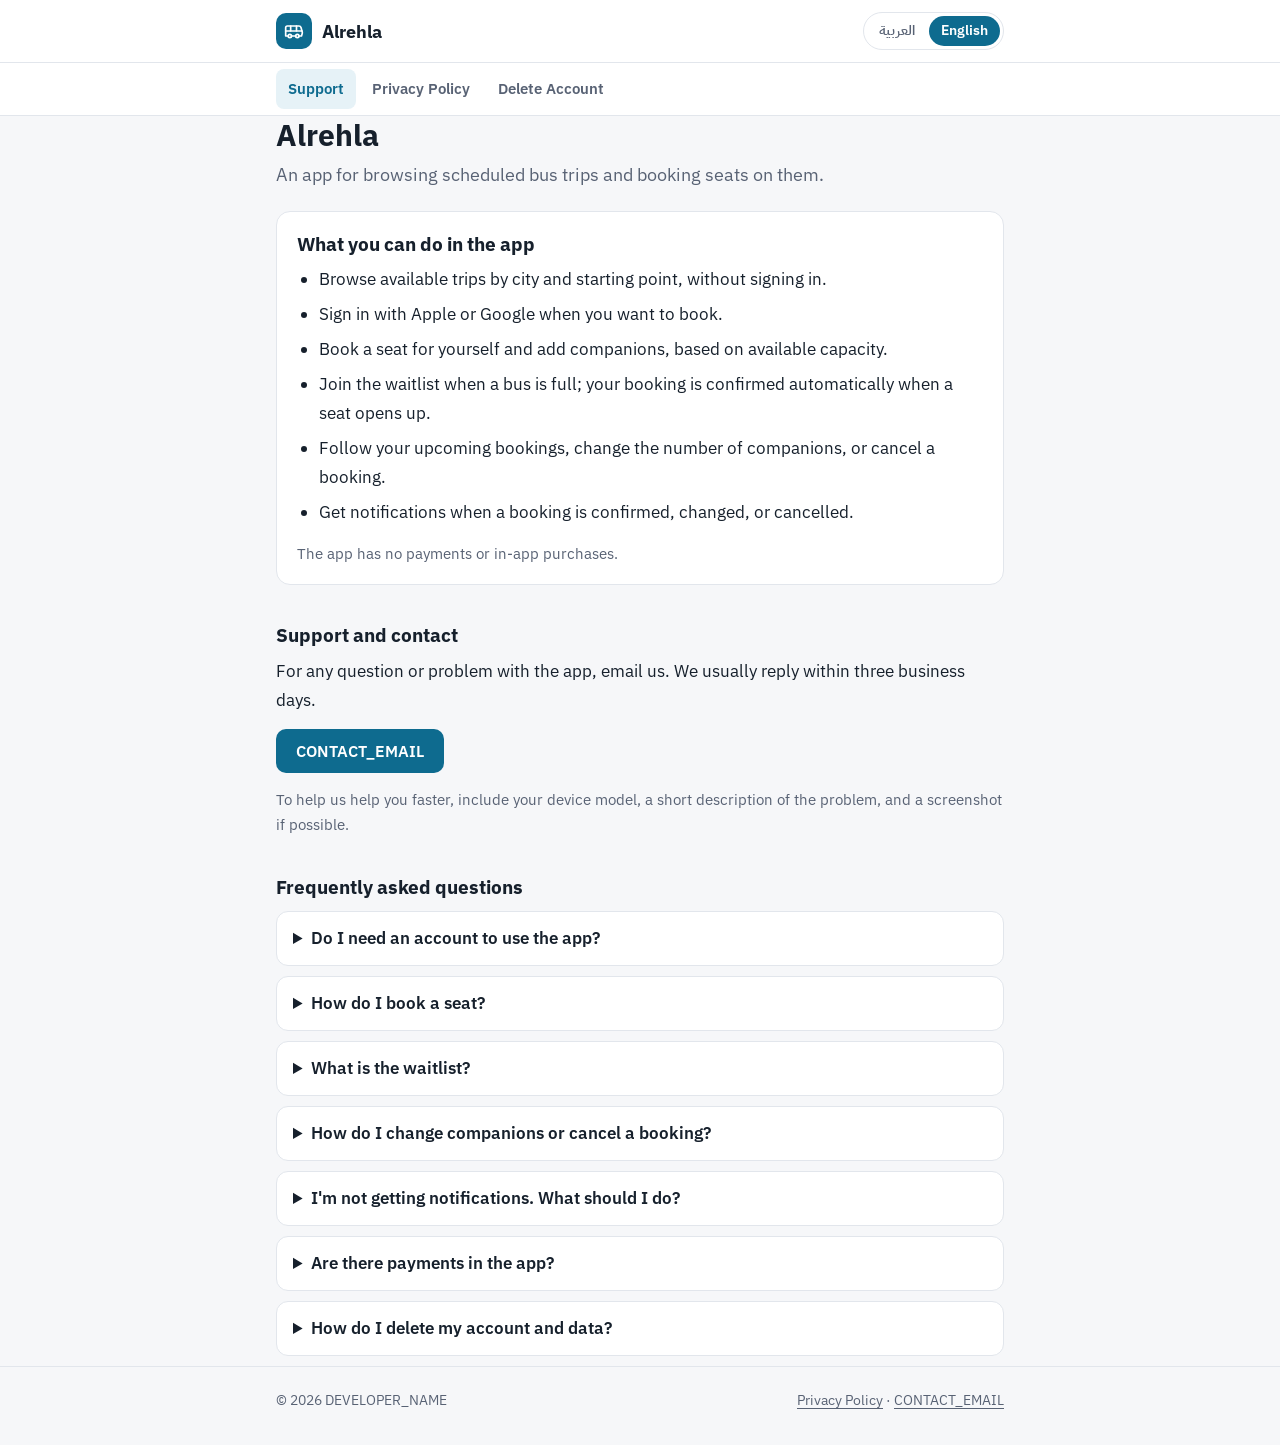
==== index.html @ b3adc8c9 "Add support, privacy policy, and account deletion pages Bilingual (Arabic/English) static pages for " ====
<!doctype html>
<html lang="ar" dir="rtl">
<head>
  <meta charset="utf-8">
  <meta name="viewport" content="width=device-width, initial-scale=1">
  <title>Alrehla — الدعم | Support</title>
  <meta name="description" content="Alrehla: browse scheduled bus trips and book your seat. Support and contact information.">
  <link rel="preconnect" href="https://fonts.googleapis.com">
  <link rel="preconnect" href="https://fonts.gstatic.com" crossorigin>
  <link rel="stylesheet" href="https://fonts.googleapis.com/css2?family=IBM+Plex+Sans+Arabic:wght@400;600;700&family=IBM+Plex+Sans:wght@400;600;700&display=swap">
  <link rel="stylesheet" href="style.css">
  <script src="site.js"></script>
</head>
<body>
  <header class="site-header">
    <div class="wrap bar">
      <a class="brand" href="./">
        <span class="brand-mark" aria-hidden="true">
          <svg viewBox="0 0 24 24" fill="none" stroke="currentColor" stroke-width="2" stroke-linecap="round" stroke-linejoin="round"><path d="M8 6v6"/><path d="M15 6v6"/><path d="M2 12h19.6"/><path d="M18 18h3s.5-1.7.8-2.8c.1-.4.2-.8.2-1.2 0-.4-.1-.8-.2-1.2l-1.4-5C20.1 6.8 19.1 6 18 6H4a2 2 0 0 0-2 2v10h3"/><circle cx="7" cy="18" r="2"/><path d="M9 18h5"/><circle cx="16" cy="18" r="2"/></svg>
        </span>
        Alrehla
      </a>
      <div class="lang-switch" role="group" aria-label="اللغة / Language">
        <button type="button" data-set-lang="ar" lang="ar">العربية</button>
        <button type="button" data-set-lang="en" lang="en">English</button>
      </div>
    </div>
    <nav class="site-nav" aria-label="Site">
      <div class="wrap">
        <a href="./" aria-current="page"><span class="ar">الدعم</span><span class="en">Support</span></a>
        <a href="privacy.html"><span class="ar">سياسة الخصوصية</span><span class="en">Privacy Policy</span></a>
        <a href="delete-account.html"><span class="ar">حذف الحساب</span><span class="en">Delete Account</span></a>
      </div>
    </nav>
  </header>

  <main class="wrap">
    <!-- ===================== العربية ===================== -->
    <section class="ar" lang="ar" dir="rtl">
      <h1>Alrehla</h1>
      <p class="lead">تطبيق لتصفّح رحلات الحافلات المجدولة وحجز المقاعد فيها.</p>

      <div class="card">
        <h2>ماذا يمكنك أن تفعل في التطبيق؟</h2>
        <ul>
          <li>تصفّح الرحلات المتاحة حسب المدينة ونقطة الانطلاق، بدون تسجيل دخول.</li>
          <li>تسجيل الدخول باستخدام Apple أو Google عند الرغبة في الحجز.</li>
          <li>حجز مقعد لك وإضافة مرافقين حسب السعة المتاحة.</li>
          <li>الانضمام إلى قائمة الانتظار عند امتلاء الحافلة، وتأكيد الحجز تلقائياً عند توفر مقعد.</li>
          <li>متابعة حجوزاتك القادمة، وتعديل عدد المرافقين أو إلغاء الحجز.</li>
          <li>تلقي إشعارات عند تأكيد الحجز أو تعديله أو إلغائه.</li>
        </ul>
        <p class="muted">لا يتضمن التطبيق أي مدفوعات أو مشتريات.</p>
      </div>

      <h2 id="contact">الدعم والتواصل</h2>
      <p>لأي سؤال أو مشكلة في التطبيق، راسلنا عبر البريد الإلكتروني، ونرد عادةً خلال ثلاثة أيام عمل.</p>
      <p><a class="btn" href="mailto:CONTACT_EMAIL" dir="ltr">CONTACT_EMAIL</a></p>
      <p class="muted">لتسريع المساعدة، اذكر نوع جهازك ووصفاً مختصراً للمشكلة، وأرفق لقطة شاشة إن أمكن.</p>

      <h2>الأسئلة الشائعة</h2>
      <details>
        <summary>هل أحتاج إلى حساب لاستخدام التطبيق؟</summary>
        <p>لا. يمكنك تصفّح الرحلات بدون تسجيل. تحتاج إلى تسجيل الدخول باستخدام Apple أو Google فقط عند إنشاء حجز أو إدارة حجوزاتك.</p>
      </details>
      <details>
        <summary>كيف أحجز مقعداً؟</summary>
        <p>اختر مدينتك ونقطة الانطلاق، ثم اختر الرحلة المناسبة واضغط على زر الحجز، وحدّد عدد المرافقين إن وُجدوا.</p>
      </details>
      <details>
        <summary>ما هي قائمة الانتظار؟</summary>
        <p>إذا لم تتوفر مقاعد كافية في الرحلة، يمكنك الانضمام إلى قائمة الانتظار. عند توفر مقعد مناسب يُؤكَّد حجزك تلقائياً ويصلك إشعار بذلك.</p>
      </details>
      <details>
        <summary>كيف أعدّل عدد المرافقين أو ألغي حجزي؟</summary>
        <p>افتح صفحة «حجوزاتي»، واختر الحجز، ثم عدّل عدد المرافقين أو ألغِ الحجز.</p>
      </details>
      <details>
        <summary>لا تصلني الإشعارات، ماذا أفعل؟</summary>
        <p>تأكد من السماح بإشعارات تطبيق Alrehla من إعدادات جهازك، ومن أنك مسجّل الدخول في التطبيق.</p>
      </details>
      <details>
        <summary>هل يوجد دفع داخل التطبيق؟</summary>
        <p>لا. التطبيق لا يتضمن أي مدفوعات أو مشتريات داخلية.</p>
      </details>
      <details>
        <summary>كيف أحذف حسابي وبياناتي؟</summary>
        <p>يمكنك حذف حسابك من داخل التطبيق في أي وقت، أو بطلب عبر البريد الإلكتروني. التفاصيل الكاملة في صفحة <a href="delete-account.html">حذف الحساب</a>.</p>
      </details>
    </section>

    <!-- ===================== English ===================== -->
    <section class="en" lang="en" dir="ltr">
      <h1>Alrehla</h1>
      <p class="lead">An app for browsing scheduled bus trips and booking seats on them.</p>

      <div class="card">
        <h2>What you can do in the app</h2>
        <ul>
          <li>Browse available trips by city and starting point, without signing in.</li>
          <li>Sign in with Apple or Google when you want to book.</li>
          <li>Book a seat for yourself and add companions, based on available capacity.</li>
          <li>Join the waitlist when a bus is full; your booking is confirmed automatically when a seat opens up.</li>
          <li>Follow your upcoming bookings, change the number of companions, or cancel a booking.</li>
          <li>Get notifications when a booking is confirmed, changed, or cancelled.</li>
        </ul>
        <p class="muted">The app has no payments or in-app purchases.</p>
      </div>

      <h2 id="contact-en">Support and contact</h2>
      <p>For any question or problem with the app, email us. We usually reply within three business days.</p>
      <p><a class="btn" href="mailto:CONTACT_EMAIL">CONTACT_EMAIL</a></p>
      <p class="muted">To help us help you faster, include your device model, a short description of the problem, and a screenshot if possible.</p>

      <h2>Frequently asked questions</h2>
      <details>
        <summary>Do I need an account to use the app?</summary>
        <p>No. You can browse trips without signing in. You only need to sign in with Apple or Google to create a booking or manage your bookings.</p>
      </details>
      <details>
        <summary>How do I book a seat?</summary>
        <p>Choose your city and starting point, pick a trip, tap the booking button, and set the number of companions if any.</p>
      </details>
      <details>
        <summary>What is the waitlist?</summary>
        <p>If a trip doesn't have enough seats, you can join its waitlist. When a suitable seat becomes available, your booking is confirmed automatically and you get a notification.</p>
      </details>
      <details>
        <summary>How do I change companions or cancel a booking?</summary>
        <p>Open the "My Bookings" (حجوزاتي) page, select the booking, then change the number of companions or cancel it.</p>
      </details>
      <details>
        <summary>I'm not getting notifications. What should I do?</summary>
        <p>Make sure notifications for Alrehla are allowed in your device settings and that you are signed in to the app.</p>
      </details>
      <details>
        <summary>Are there payments in the app?</summary>
        <p>No. The app has no payments or in-app purchases.</p>
      </details>
      <details>
        <summary>How do I delete my account and data?</summary>
        <p>You can delete your account from inside the app at any time, or request deletion by email. Full details are on the <a href="delete-account.html">Delete Account</a> page.</p>
      </details>
    </section>
  </main>

  <footer class="site-footer">
    <div class="wrap">
      <span>© 2026 DEVELOPER_NAME</span>
      <span>
        <a href="privacy.html"><span class="ar">سياسة الخصوصية</span><span class="en">Privacy Policy</span></a>
        ·
        <a href="mailto:CONTACT_EMAIL" dir="ltr">CONTACT_EMAIL</a>
      </span>
    </div>
  </footer>
</body>
</html>
---- style.css ----
/* Alrehla site styles. Change --primary to match the app's brand color. */
:root {
  color-scheme: light dark;
  --bg: #f6f7f9;
  --surface: #ffffff;
  --text: #16202c;
  --muted: #586274;
  --border: #e2e6ec;
  --primary: #0e6b8f;
  --on-primary: #ffffff;
  --primary-soft: #e6f2f7;
  --warn-soft: #fff3e8;
  --radius: 14px;
  --font-ar: "IBM Plex Sans Arabic", "Segoe UI", Tahoma, sans-serif;
  --font-en: "IBM Plex Sans", "Segoe UI", system-ui, -apple-system, sans-serif;
}

@media (prefers-color-scheme: dark) {
  :root {
    --bg: #0e1319;
    --surface: #161c24;
    --text: #e6eaf0;
    --muted: #9aa4b4;
    --border: #283140;
    --primary: #5fb7da;
    --on-primary: #06202b;
    --primary-soft: #132a36;
    --warn-soft: #2c1d12;
  }
}

* { box-sizing: border-box; }

body {
  margin: 0;
  background: var(--bg);
  color: var(--text);
  font: 400 17px/1.85 var(--font-ar);
  -webkit-text-size-adjust: 100%;
}

.en { font-family: var(--font-en); line-height: 1.7; }

a { color: var(--primary); text-underline-offset: 3px; }

.wrap { max-width: 760px; margin: 0 auto; padding: 0 16px; }

/* Language visibility: site.js sets html.show-ar / html.show-en.
   Without JavaScript both languages stay visible. */
html.show-ar .en,
html.show-en .ar { display: none !important; }
html:not(.show-ar):not(.show-en) .lang-switch { display: none; }
html:not(.show-ar):not(.show-en) .site-nav .en { margin-inline-start: 6px; }
html:not(.show-ar):not(.show-en) section.en {
  border-top: 1px dashed var(--border);
  margin-top: 48px;
  padding-top: 32px;
}

/* Header */
.site-header { background: var(--surface); border-bottom: 1px solid var(--border); }
.site-header .bar {
  display: flex;
  align-items: center;
  justify-content: space-between;
  gap: 12px;
  padding-top: 12px;
  padding-bottom: 12px;
}
.brand {
  display: inline-flex;
  align-items: center;
  gap: 10px;
  color: var(--text);
  text-decoration: none;
  font: 700 1.15rem/1.2 var(--font-en);
}
.brand-mark {
  width: 36px;
  height: 36px;
  border-radius: 10px;
  background: var(--primary);
  color: var(--on-primary);
  display: grid;
  place-items: center;
  flex: none;
}
.brand-mark svg { width: 20px; height: 20px; }

.lang-switch {
  display: inline-flex;
  gap: 2px;
  padding: 3px;
  border: 1px solid var(--border);
  border-radius: 999px;
}
.lang-switch button {
  border: 0;
  background: transparent;
  color: var(--muted);
  font: 600 0.85rem/1 var(--font-en);
  padding: 8px 12px;
  border-radius: 999px;
  cursor: pointer;
}
.lang-switch button[lang="ar"] { font-family: var(--font-ar); }
.lang-switch button[aria-pressed="true"] { background: var(--primary); color: var(--on-primary); }

.site-nav { border-top: 1px solid var(--border); }
.site-nav .wrap {
  display: flex;
  gap: 4px;
  overflow-x: auto;
  padding-top: 6px;
  padding-bottom: 6px;
}
.site-nav a {
  color: var(--muted);
  text-decoration: none;
  font-weight: 600;
  font-size: 0.95rem;
  padding: 6px 12px;
  border-radius: 8px;
  white-space: nowrap;
}
.site-nav a:hover { color: var(--text); }
.site-nav a[aria-current="page"] { color: var(--primary); background: var(--primary-soft); }

/* Content */
main { padding: 32px 0 56px; }
h1 { font-size: 1.85rem; line-height: 1.3; margin: 0 0 6px; }
h2 { font-size: 1.2rem; line-height: 1.45; margin: 36px 0 8px; }
h3 { font-size: 1.02rem; line-height: 1.5; margin: 20px 0 4px; }
p, ul, ol { margin: 0 0 14px; }
ul, ol { padding-inline-start: 1.3em; }
li { margin-bottom: 6px; }
.meta, .muted { color: var(--muted); font-size: 0.93rem; }
.meta { margin-bottom: 24px; }
.lead { font-size: 1.12rem; color: var(--muted); }

.card {
  background: var(--surface);
  border: 1px solid var(--border);
  border-radius: var(--radius);
  padding: 18px 20px;
  margin: 20px 0;
}
.card h2 { margin-top: 0; }
.card > :last-child { margin-bottom: 0; }

.callout {
  background: var(--primary-soft);
  border-radius: var(--radius);
  padding: 16px 18px;
  margin: 20px 0;
}
.callout.warn { background: var(--warn-soft); }
.callout > :last-child { margin-bottom: 0; }

.btn {
  display: inline-block;
  background: var(--primary);
  color: var(--on-primary);
  text-decoration: none;
  font: 600 1rem/1.4 var(--font-en);
  padding: 11px 20px;
  border-radius: 10px;
  word-break: break-all;
}

details {
  background: var(--surface);
  border: 1px solid var(--border);
  border-radius: 12px;
  padding: 0 16px;
  margin: 10px 0;
}
summary { cursor: pointer; font-weight: 600; padding: 12px 0; }
details[open] summary { border-bottom: 1px solid var(--border); margin-bottom: 10px; }
details > p { margin-bottom: 14px; }

/* Footer */
.site-footer {
  border-top: 1px solid var(--border);
  color: var(--muted);
  font-size: 0.9rem;
  padding: 20px 0 32px;
}
.site-footer .wrap {
  display: flex;
  flex-wrap: wrap;
  gap: 8px 20px;
  justify-content: space-between;
}
.site-footer a { color: var(--muted); }

@media (max-width: 480px) {
  body { font-size: 16px; }
  h1 { font-size: 1.55rem; }
  .card { padding: 16px; }
}
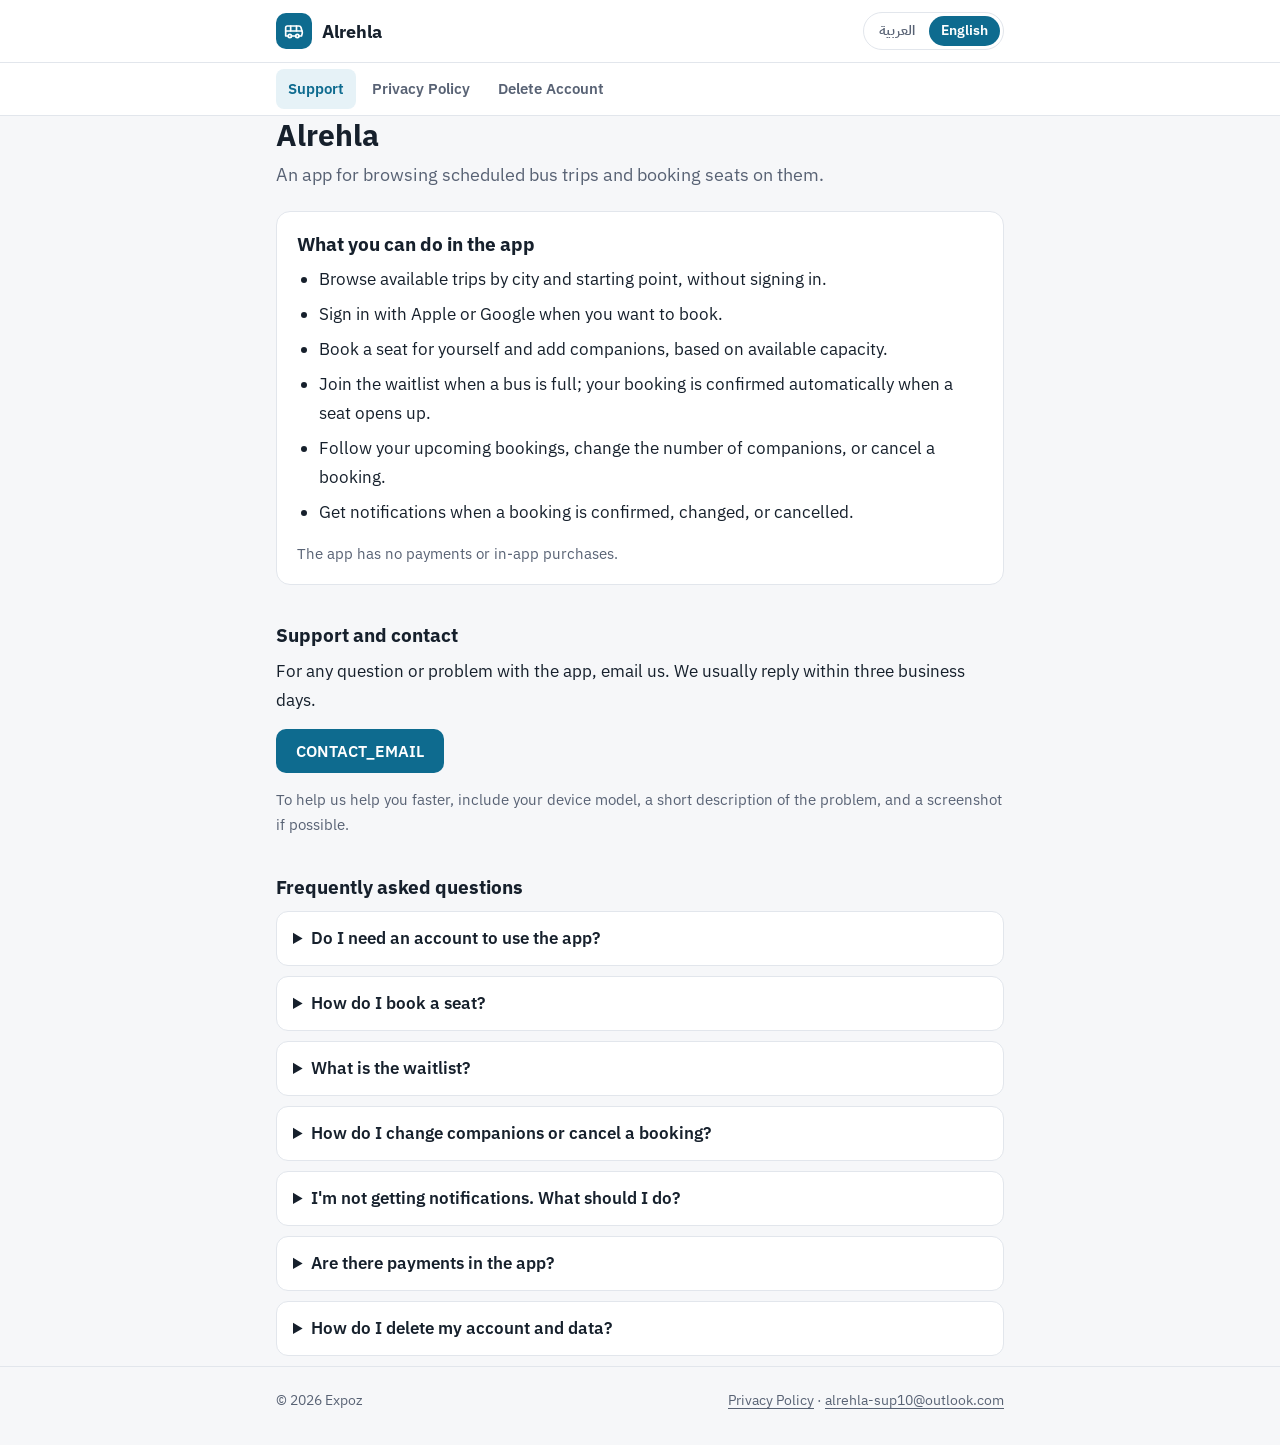
==== commit 2bc19af7: "added mail" ====
--- a/index.html
+++ b/index.html
@@ -1,158 +1,272 @@
 <!doctype html>
 <html lang="ar" dir="rtl">
-<head>
-  <meta charset="utf-8">
-  <meta name="viewport" content="width=device-width, initial-scale=1">
-  <title>Alrehla — الدعم | Support</title>
-  <meta name="description" content="Alrehla: browse scheduled bus trips and book your seat. Support and contact information.">
-  <link rel="preconnect" href="https://fonts.googleapis.com">
-  <link rel="preconnect" href="https://fonts.gstatic.com" crossorigin>
-  <link rel="stylesheet" href="https://fonts.googleapis.com/css2?family=IBM+Plex+Sans+Arabic:wght@400;600;700&family=IBM+Plex+Sans:wght@400;600;700&display=swap">
-  <link rel="stylesheet" href="style.css">
-  <script src="site.js"></script>
-</head>
-<body>
-  <header class="site-header">
-    <div class="wrap bar">
-      <a class="brand" href="./">
-        <span class="brand-mark" aria-hidden="true">
-          <svg viewBox="0 0 24 24" fill="none" stroke="currentColor" stroke-width="2" stroke-linecap="round" stroke-linejoin="round"><path d="M8 6v6"/><path d="M15 6v6"/><path d="M2 12h19.6"/><path d="M18 18h3s.5-1.7.8-2.8c.1-.4.2-.8.2-1.2 0-.4-.1-.8-.2-1.2l-1.4-5C20.1 6.8 19.1 6 18 6H4a2 2 0 0 0-2 2v10h3"/><circle cx="7" cy="18" r="2"/><path d="M9 18h5"/><circle cx="16" cy="18" r="2"/></svg>
+  <head>
+    <meta charset="utf-8" />
+    <meta name="viewport" content="width=device-width, initial-scale=1" />
+    <title>Alrehla — الدعم | Support</title>
+    <meta
+      name="description"
+      content="Alrehla: browse scheduled bus trips and book your seat. Support and contact information."
+    />
+    <link rel="preconnect" href="https://fonts.googleapis.com" />
+    <link rel="preconnect" href="https://fonts.gstatic.com" crossorigin />
+    <link
+      rel="stylesheet"
+      href="https://fonts.googleapis.com/css2?family=IBM+Plex+Sans+Arabic:wght@400;600;700&family=IBM+Plex+Sans:wght@400;600;700&display=swap"
+    />
+    <link rel="stylesheet" href="style.css" />
+    <script src="site.js"></script>
+  </head>
+  <body>
+    <header class="site-header">
+      <div class="wrap bar">
+        <a class="brand" href="./">
+          <span class="brand-mark" aria-hidden="true">
+            <svg
+              viewBox="0 0 24 24"
+              fill="none"
+              stroke="currentColor"
+              stroke-width="2"
+              stroke-linecap="round"
+              stroke-linejoin="round"
+            >
+              <path d="M8 6v6" />
+              <path d="M15 6v6" />
+              <path d="M2 12h19.6" />
+              <path
+                d="M18 18h3s.5-1.7.8-2.8c.1-.4.2-.8.2-1.2 0-.4-.1-.8-.2-1.2l-1.4-5C20.1 6.8 19.1 6 18 6H4a2 2 0 0 0-2 2v10h3"
+              />
+              <circle cx="7" cy="18" r="2" />
+              <path d="M9 18h5" />
+              <circle cx="16" cy="18" r="2" />
+            </svg>
+          </span>
+          Alrehla
+        </a>
+        <div class="lang-switch" role="group" aria-label="اللغة / Language">
+          <button type="button" data-set-lang="ar" lang="ar">العربية</button>
+          <button type="button" data-set-lang="en" lang="en">English</button>
+        </div>
+      </div>
+      <nav class="site-nav" aria-label="Site">
+        <div class="wrap">
+          <a href="./" aria-current="page"
+            ><span class="ar">الدعم</span><span class="en">Support</span></a
+          >
+          <a href="privacy.html"
+            ><span class="ar">سياسة الخصوصية</span
+            ><span class="en">Privacy Policy</span></a
+          >
+          <a href="delete-account.html"
+            ><span class="ar">حذف الحساب</span
+            ><span class="en">Delete Account</span></a
+          >
+        </div>
+      </nav>
+    </header>
+
+    <main class="wrap">
+      <!-- ===================== العربية ===================== -->
+      <section class="ar" lang="ar" dir="rtl">
+        <h1>Alrehla</h1>
+        <p class="lead">
+          تطبيق لتصفّح رحلات الحافلات المجدولة وحجز المقاعد فيها.
+        </p>
+
+        <div class="card">
+          <h2>ماذا يمكنك أن تفعل في التطبيق؟</h2>
+          <ul>
+            <li>
+              تصفّح الرحلات المتاحة حسب المدينة ونقطة الانطلاق، بدون تسجيل دخول.
+            </li>
+            <li>تسجيل الدخول باستخدام Apple أو Google عند الرغبة في الحجز.</li>
+            <li>حجز مقعد لك وإضافة مرافقين حسب السعة المتاحة.</li>
+            <li>
+              الانضمام إلى قائمة الانتظار عند امتلاء الحافلة، وتأكيد الحجز
+              تلقائياً عند توفر مقعد.
+            </li>
+            <li>
+              متابعة حجوزاتك القادمة، وتعديل عدد المرافقين أو إلغاء الحجز.
+            </li>
+            <li>تلقي إشعارات عند تأكيد الحجز أو تعديله أو إلغائه.</li>
+          </ul>
+          <p class="muted">لا يتضمن التطبيق أي مدفوعات أو مشتريات.</p>
+        </div>
+
+        <h2 id="contact">الدعم والتواصل</h2>
+        <p>
+          لأي سؤال أو مشكلة في التطبيق، راسلنا عبر البريد الإلكتروني، ونرد عادةً
+          خلال ثلاثة أيام عمل.
+        </p>
+        <p>
+          <a class="btn" href="mailto:CONTACT_EMAIL" dir="ltr">CONTACT_EMAIL</a>
+        </p>
+        <p class="muted">
+          لتسريع المساعدة، اذكر نوع جهازك ووصفاً مختصراً للمشكلة، وأرفق لقطة
+          شاشة إن أمكن.
+        </p>
+
+        <h2>الأسئلة الشائعة</h2>
+        <details>
+          <summary>هل أحتاج إلى حساب لاستخدام التطبيق؟</summary>
+          <p>
+            لا. يمكنك تصفّح الرحلات بدون تسجيل. تحتاج إلى تسجيل الدخول باستخدام
+            Apple أو Google فقط عند إنشاء حجز أو إدارة حجوزاتك.
+          </p>
+        </details>
+        <details>
+          <summary>كيف أحجز مقعداً؟</summary>
+          <p>
+            اختر مدينتك ونقطة الانطلاق، ثم اختر الرحلة المناسبة واضغط على زر
+            الحجز، وحدّد عدد المرافقين إن وُجدوا.
+          </p>
+        </details>
+        <details>
+          <summary>ما هي قائمة الانتظار؟</summary>
+          <p>
+            إذا لم تتوفر مقاعد كافية في الرحلة، يمكنك الانضمام إلى قائمة
+            الانتظار. عند توفر مقعد مناسب يُؤكَّد حجزك تلقائياً ويصلك إشعار
+            بذلك.
+          </p>
+        </details>
+        <details>
+          <summary>كيف أعدّل عدد المرافقين أو ألغي حجزي؟</summary>
+          <p>
+            افتح صفحة «حجوزاتي»، واختر الحجز، ثم عدّل عدد المرافقين أو ألغِ
+            الحجز.
+          </p>
+        </details>
+        <details>
+          <summary>لا تصلني الإشعارات، ماذا أفعل؟</summary>
+          <p>
+            تأكد من السماح بإشعارات تطبيق Alrehla من إعدادات جهازك، ومن أنك
+            مسجّل الدخول في التطبيق.
+          </p>
+        </details>
+        <details>
+          <summary>هل يوجد دفع داخل التطبيق؟</summary>
+          <p>لا. التطبيق لا يتضمن أي مدفوعات أو مشتريات داخلية.</p>
+        </details>
+        <details>
+          <summary>كيف أحذف حسابي وبياناتي؟</summary>
+          <p>
+            يمكنك حذف حسابك من داخل التطبيق في أي وقت، أو بطلب عبر البريد
+            الإلكتروني. التفاصيل الكاملة في صفحة
+            <a href="delete-account.html">حذف الحساب</a>.
+          </p>
+        </details>
+      </section>
+
+      <!-- ===================== English ===================== -->
+      <section class="en" lang="en" dir="ltr">
+        <h1>Alrehla</h1>
+        <p class="lead">
+          An app for browsing scheduled bus trips and booking seats on them.
+        </p>
+
+        <div class="card">
+          <h2>What you can do in the app</h2>
+          <ul>
+            <li>
+              Browse available trips by city and starting point, without signing
+              in.
+            </li>
+            <li>Sign in with Apple or Google when you want to book.</li>
+            <li>
+              Book a seat for yourself and add companions, based on available
+              capacity.
+            </li>
+            <li>
+              Join the waitlist when a bus is full; your booking is confirmed
+              automatically when a seat opens up.
+            </li>
+            <li>
+              Follow your upcoming bookings, change the number of companions, or
+              cancel a booking.
+            </li>
+            <li>
+              Get notifications when a booking is confirmed, changed, or
+              cancelled.
+            </li>
+          </ul>
+          <p class="muted">The app has no payments or in-app purchases.</p>
+        </div>
+
+        <h2 id="contact-en">Support and contact</h2>
+        <p>
+          For any question or problem with the app, email us. We usually reply
+          within three business days.
+        </p>
+        <p><a class="btn" href="mailto:CONTACT_EMAIL">CONTACT_EMAIL</a></p>
+        <p class="muted">
+          To help us help you faster, include your device model, a short
+          description of the problem, and a screenshot if possible.
+        </p>
+
+        <h2>Frequently asked questions</h2>
+        <details>
+          <summary>Do I need an account to use the app?</summary>
+          <p>
+            No. You can browse trips without signing in. You only need to sign
+            in with Apple or Google to create a booking or manage your bookings.
+          </p>
+        </details>
+        <details>
+          <summary>How do I book a seat?</summary>
+          <p>
+            Choose your city and starting point, pick a trip, tap the booking
+            button, and set the number of companions if any.
+          </p>
+        </details>
+        <details>
+          <summary>What is the waitlist?</summary>
+          <p>
+            If a trip doesn't have enough seats, you can join its waitlist. When
+            a suitable seat becomes available, your booking is confirmed
+            automatically and you get a notification.
+          </p>
+        </details>
+        <details>
+          <summary>How do I change companions or cancel a booking?</summary>
+          <p>
+            Open the "My Bookings" (حجوزاتي) page, select the booking, then
+            change the number of companions or cancel it.
+          </p>
+        </details>
+        <details>
+          <summary>I'm not getting notifications. What should I do?</summary>
+          <p>
+            Make sure notifications for Alrehla are allowed in your device
+            settings and that you are signed in to the app.
+          </p>
+        </details>
+        <details>
+          <summary>Are there payments in the app?</summary>
+          <p>No. The app has no payments or in-app purchases.</p>
+        </details>
+        <details>
+          <summary>How do I delete my account and data?</summary>
+          <p>
+            You can delete your account from inside the app at any time, or
+            request deletion by email. Full details are on the
+            <a href="delete-account.html">Delete Account</a> page.
+          </p>
+        </details>
+      </section>
+    </main>
+
+    <footer class="site-footer">
+      <div class="wrap">
+        <span>© 2026 Expoz</span>
+        <span>
+          <a href="privacy.html"
+            ><span class="ar">سياسة الخصوصية</span
+            ><span class="en">Privacy Policy</span></a
+          >
+          ·
+          <a href="mailto:CONTACT_EMAIL" dir="ltr">alrehla-sup10@outlook.com</a>
         </span>
-        Alrehla
-      </a>
-      <div class="lang-switch" role="group" aria-label="اللغة / Language">
-        <button type="button" data-set-lang="ar" lang="ar">العربية</button>
-        <button type="button" data-set-lang="en" lang="en">English</button>
       </div>
-    </div>
-    <nav class="site-nav" aria-label="Site">
-      <div class="wrap">
-        <a href="./" aria-current="page"><span class="ar">الدعم</span><span class="en">Support</span></a>
-        <a href="privacy.html"><span class="ar">سياسة الخصوصية</span><span class="en">Privacy Policy</span></a>
-        <a href="delete-account.html"><span class="ar">حذف الحساب</span><span class="en">Delete Account</span></a>
-      </div>
-    </nav>
-  </header>
-
-  <main class="wrap">
-    <!-- ===================== العربية ===================== -->
-    <section class="ar" lang="ar" dir="rtl">
-      <h1>Alrehla</h1>
-      <p class="lead">تطبيق لتصفّح رحلات الحافلات المجدولة وحجز المقاعد فيها.</p>
-
-      <div class="card">
-        <h2>ماذا يمكنك أن تفعل في التطبيق؟</h2>
-        <ul>
-          <li>تصفّح الرحلات المتاحة حسب المدينة ونقطة الانطلاق، بدون تسجيل دخول.</li>
-          <li>تسجيل الدخول باستخدام Apple أو Google عند الرغبة في الحجز.</li>
-          <li>حجز مقعد لك وإضافة مرافقين حسب السعة المتاحة.</li>
-          <li>الانضمام إلى قائمة الانتظار عند امتلاء الحافلة، وتأكيد الحجز تلقائياً عند توفر مقعد.</li>
-          <li>متابعة حجوزاتك القادمة، وتعديل عدد المرافقين أو إلغاء الحجز.</li>
-          <li>تلقي إشعارات عند تأكيد الحجز أو تعديله أو إلغائه.</li>
-        </ul>
-        <p class="muted">لا يتضمن التطبيق أي مدفوعات أو مشتريات.</p>
-      </div>
-
-      <h2 id="contact">الدعم والتواصل</h2>
-      <p>لأي سؤال أو مشكلة في التطبيق، راسلنا عبر البريد الإلكتروني، ونرد عادةً خلال ثلاثة أيام عمل.</p>
-      <p><a class="btn" href="mailto:CONTACT_EMAIL" dir="ltr">CONTACT_EMAIL</a></p>
-      <p class="muted">لتسريع المساعدة، اذكر نوع جهازك ووصفاً مختصراً للمشكلة، وأرفق لقطة شاشة إن أمكن.</p>
-
-      <h2>الأسئلة الشائعة</h2>
-      <details>
-        <summary>هل أحتاج إلى حساب لاستخدام التطبيق؟</summary>
-        <p>لا. يمكنك تصفّح الرحلات بدون تسجيل. تحتاج إلى تسجيل الدخول باستخدام Apple أو Google فقط عند إنشاء حجز أو إدارة حجوزاتك.</p>
-      </details>
-      <details>
-        <summary>كيف أحجز مقعداً؟</summary>
-        <p>اختر مدينتك ونقطة الانطلاق، ثم اختر الرحلة المناسبة واضغط على زر الحجز، وحدّد عدد المرافقين إن وُجدوا.</p>
-      </details>
-      <details>
-        <summary>ما هي قائمة الانتظار؟</summary>
-        <p>إذا لم تتوفر مقاعد كافية في الرحلة، يمكنك الانضمام إلى قائمة الانتظار. عند توفر مقعد مناسب يُؤكَّد حجزك تلقائياً ويصلك إشعار بذلك.</p>
-      </details>
-      <details>
-        <summary>كيف أعدّل عدد المرافقين أو ألغي حجزي؟</summary>
-        <p>افتح صفحة «حجوزاتي»، واختر الحجز، ثم عدّل عدد المرافقين أو ألغِ الحجز.</p>
-      </details>
-      <details>
-        <summary>لا تصلني الإشعارات، ماذا أفعل؟</summary>
-        <p>تأكد من السماح بإشعارات تطبيق Alrehla من إعدادات جهازك، ومن أنك مسجّل الدخول في التطبيق.</p>
-      </details>
-      <details>
-        <summary>هل يوجد دفع داخل التطبيق؟</summary>
-        <p>لا. التطبيق لا يتضمن أي مدفوعات أو مشتريات داخلية.</p>
-      </details>
-      <details>
-        <summary>كيف أحذف حسابي وبياناتي؟</summary>
-        <p>يمكنك حذف حسابك من داخل التطبيق في أي وقت، أو بطلب عبر البريد الإلكتروني. التفاصيل الكاملة في صفحة <a href="delete-account.html">حذف الحساب</a>.</p>
-      </details>
-    </section>
-
-    <!-- ===================== English ===================== -->
-    <section class="en" lang="en" dir="ltr">
-      <h1>Alrehla</h1>
-      <p class="lead">An app for browsing scheduled bus trips and booking seats on them.</p>
-
-      <div class="card">
-        <h2>What you can do in the app</h2>
-        <ul>
-          <li>Browse available trips by city and starting point, without signing in.</li>
-          <li>Sign in with Apple or Google when you want to book.</li>
-          <li>Book a seat for yourself and add companions, based on available capacity.</li>
-          <li>Join the waitlist when a bus is full; your booking is confirmed automatically when a seat opens up.</li>
-          <li>Follow your upcoming bookings, change the number of companions, or cancel a booking.</li>
-          <li>Get notifications when a booking is confirmed, changed, or cancelled.</li>
-        </ul>
-        <p class="muted">The app has no payments or in-app purchases.</p>
-      </div>
-
-      <h2 id="contact-en">Support and contact</h2>
-      <p>For any question or problem with the app, email us. We usually reply within three business days.</p>
-      <p><a class="btn" href="mailto:CONTACT_EMAIL">CONTACT_EMAIL</a></p>
-      <p class="muted">To help us help you faster, include your device model, a short description of the problem, and a screenshot if possible.</p>
-
-      <h2>Frequently asked questions</h2>
-      <details>
-        <summary>Do I need an account to use the app?</summary>
-        <p>No. You can browse trips without signing in. You only need to sign in with Apple or Google to create a booking or manage your bookings.</p>
-      </details>
-      <details>
-        <summary>How do I book a seat?</summary>
-        <p>Choose your city and starting point, pick a trip, tap the booking button, and set the number of companions if any.</p>
-      </details>
-      <details>
-        <summary>What is the waitlist?</summary>
-        <p>If a trip doesn't have enough seats, you can join its waitlist. When a suitable seat becomes available, your booking is confirmed automatically and you get a notification.</p>
-      </details>
-      <details>
-        <summary>How do I change companions or cancel a booking?</summary>
-        <p>Open the "My Bookings" (حجوزاتي) page, select the booking, then change the number of companions or cancel it.</p>
-      </details>
-      <details>
-        <summary>I'm not getting notifications. What should I do?</summary>
-        <p>Make sure notifications for Alrehla are allowed in your device settings and that you are signed in to the app.</p>
-      </details>
-      <details>
-        <summary>Are there payments in the app?</summary>
-        <p>No. The app has no payments or in-app purchases.</p>
-      </details>
-      <details>
-        <summary>How do I delete my account and data?</summary>
-        <p>You can delete your account from inside the app at any time, or request deletion by email. Full details are on the <a href="delete-account.html">Delete Account</a> page.</p>
-      </details>
-    </section>
-  </main>
-
-  <footer class="site-footer">
-    <div class="wrap">
-      <span>© 2026 DEVELOPER_NAME</span>
-      <span>
-        <a href="privacy.html"><span class="ar">سياسة الخصوصية</span><span class="en">Privacy Policy</span></a>
-        ·
-        <a href="mailto:CONTACT_EMAIL" dir="ltr">CONTACT_EMAIL</a>
-      </span>
-    </div>
-  </footer>
-</body>
+    </footer>
+  </body>
 </html>
